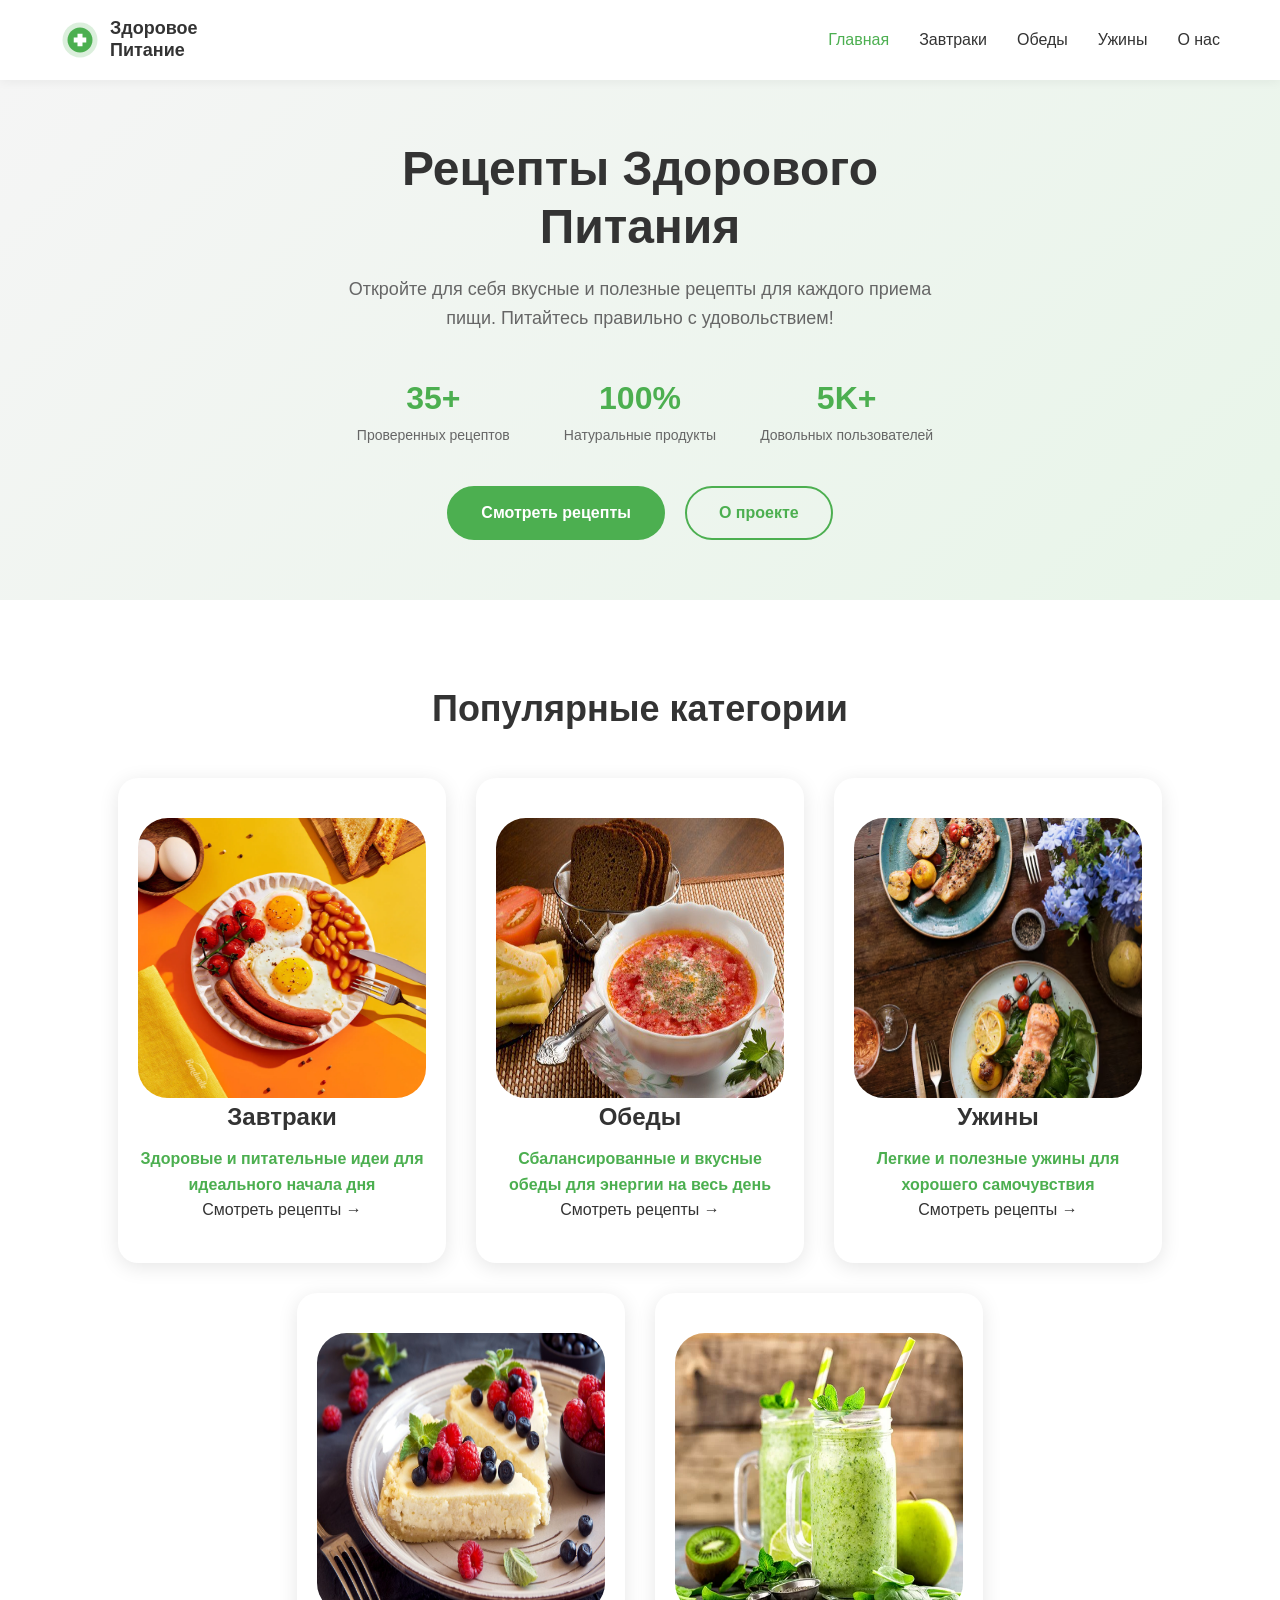
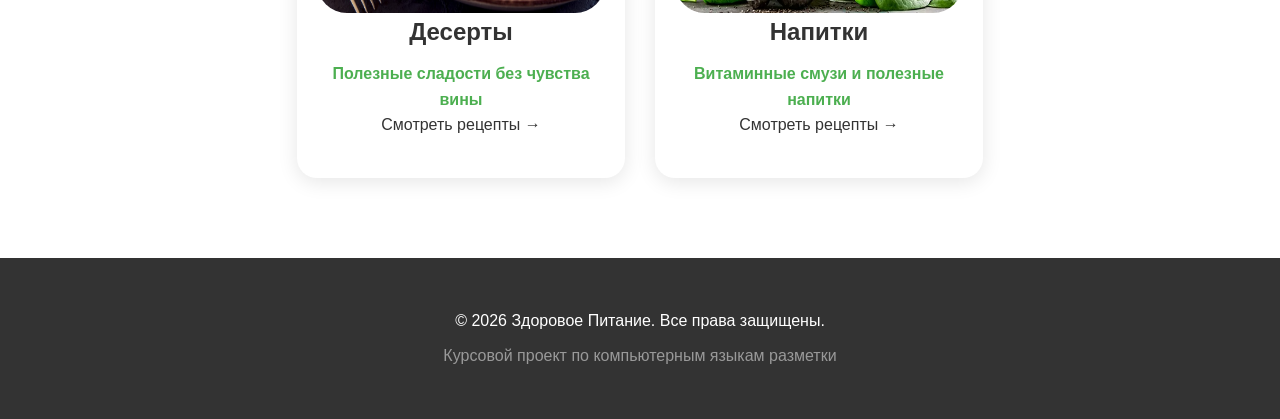
==== index.html @ f5ee8b60 "main structure and first page" ====
<!DOCTYPE html>
<html lang="ru">
<head>
    <meta charset="UTF-8">
    <meta name="viewport" content="width=device-width, initial-scale=1.0">
    <title>Здоровое Питание - Главная</title>
    <link rel="stylesheet" href="css/main.css">
    <link rel="stylesheet" href="css/basic.css">
</head>
<body>
    <!-- Шапка сайта (header) -->
    <header class="header">
        <div class="container header__container">
            <div class="header__logo">
                <a href="index.html" class="logo">

                    <!-- SVG Логотип (простой текстовый, но можно заменить на иконку) -->
                    <svg width="32" height="32" viewBox="0 0 32 32" fill="none" xmlns="http://www.w3.org/2000/svg">
                        <path d="M16 2C8.268 2 2 8.268 2 16s6.268 14 14 14 14-6.268 14-14S23.732 2 16 2z" fill="#4CAF50" opacity="0.2"/>
                        <path d="M16 6c-5.523 0-10 4.477-10 10s4.477 10 10 10 10-4.477 10-10-4.477-10-10-10z" fill="#4CAF50"/>
                        <path d="M21 14h-3v-3h-4v3h-3v4h3v3h4v-3h3v-4z" fill="white"/>
                    </svg>

                    <span class="logo__text">Здоровое <br> Питание</span>
                </a>
            </div>
            <nav class="header__nav">
                <ul class="nav-list">
                    <li class="nav-list__item"><a href="index.html" class="nav-list__link nav-list__link--active">Главная</a></li>
                    <li class="nav-list__item"><a href="catalog.html?category=breakfast" class="nav-list__link">Завтраки</a></li>
                    <li class="nav-list__item"><a href="catalog.html?category=lunch" class="nav-list__link">Обеды</a></li>
                    <li class="nav-list__item"><a href="catalog.html?category=dinner" class="nav-list__link">Ужины</a></li>
                    <li class="nav-list__item"><a href="about.html" class="nav-list__link">О нас</a></li>
                </ul>
            </nav>
            <!-- Кнопка для мобильного меню (бургер) -->
            <button class="header__burger" id="burgerBtn">
                <span></span>
                <span></span>
                <span></span>
            </button>
        </div>
        <!-- Мобильное меню (будет появляться по клику) -->
        <div class="mobile-menu" id="mobileMenu">
            <ul class="mobile-nav-list">
                <li class="mobile-nav-list__item"><a href="index.html" class="mobile-nav-list__link">Главная</a></li>
                <li class="mobile-nav-list__item"><a href="catalog.html?category=breakfast" class="mobile-nav-list__link">Завтраки</a></li>
                <li class="mobile-nav-list__item"><a href="catalog.html?category=lunch" class="mobile-nav-list__link">Обеды</a></li>
                <li class="mobile-nav-list__item"><a href="catalog.html?category=dinner" class="mobile-nav-list__link">Ужины</a></li>
                <li class="mobile-nav-list__item"><a href="about.html" class="mobile-nav-list__link">О нас</a></li>
            </ul>
        </div>
    </header>

    <!-- Основной контент -->
    <main>
        <!-- Hero-секция (главный баннер) -->
        <section class="hero">
            <div class="container hero__container">
                <div class="hero__content">
                    <h1 class="hero__title">Рецепты Здорового Питания</h1>
                    <p class="hero__description">
                        Откройте для себя вкусные и полезные рецепты для каждого приема пищи. 
                        Питайтесь правильно с удовольствием!
                    </p>
                    
                    <!-- Блок со статистикой -->
                    <div class="stats">
                        <div class="stat-item">
                            <span class="stat-item__number">35+</span>
                            <span class="stat-item__label">Проверенных рецептов</span>
                        </div>
                        <div class="stat-item">
                            <span class="stat-item__number">100%</span>
                            <span class="stat-item__label">Натуральные продукты</span>
                        </div>
                        <div class="stat-item">
                            <span class="stat-item__number">5K+</span>
                            <span class="stat-item__label">Довольных пользователей</span>
                        </div>
                    </div>
                    
                    <div class="hero__buttons">
                        <a href="catalog.html" class="btn btn--primary">Смотреть рецепты</a>
                        <a href="about.html" class="btn btn--outline">О проекте</a>
                    </div>
                </div>
                
                <!-- Декоративное изображение (SVG) -->
                <div class="hero__image">
                    
                </div>
            </div>
        </section>

        <!-- Секция с категориями (для навигации) -->
        <section class="categories">
            <div class="container">
                <h2 class="section-title">Популярные категории</h2>
                <div class="categories__grid">

                    <a href="catalog.html?category=breakfast" class="category-card">
                        <img src="data/breakfast.png" alt="Завтраки" class="category-card__image">
                        <div class="category-card__content">
                            <h3>Завтраки</h3>
                            <p>Здоровые и питательные идеи для идеального начала дня</p>
                            <span>Смотреть рецепты →</span>
                        </div>
                    </a>

                    <a href="catalog.html?category=breakfast" class="category-card">
                        <img src="data/lunch.png" alt="Завтраки" class="category-card__image">
                        <div class="category-card__content">
                            <h3>Обеды</h3>
                            <p>Сбалансированные и вкусные обеды для энергии на весь день</p>
                            <span>Смотреть рецепты →</span>
                        </div>
                    </a>

                    <a href="catalog.html?category=breakfast" class="category-card">
                        <img src="data/dinner.png" alt="Завтраки" class="category-card__image">
                        <div class="category-card__content">
                            <h3>Ужины</h3>
                            <p>Легкие и полезные ужины для хорошего самочувствия</p>
                            <span>Смотреть рецепты →</span>
                        </div>
                    </a>

                    <a href="catalog.html?category=breakfast" class="category-card">
                        <img src="data/desert.png" alt="Завтраки" class="category-card__image">
                        <div class="category-card__content">
                            <h3>Десерты</h3>
                            <p>Полезные сладости без чувства вины</p>
                            <span>Смотреть рецепты →</span>
                        </div>
                    </a>

                    <a href="catalog.html?category=breakfast" class="category-card">
                        <img src="data/drinks.png" alt="Завтраки" class="category-card__image">
                        <div class="category-card__content">
                            <h3>Напитки</h3>
                            <p>Витаминные смузи и полезные напитки</p>
                            <span>Смотреть рецепты →</span>
                        </div>
                    </a>
                    
                    
                    
                </div>
            </div>
        </section>

    </main>

    <!-- Подвал -->
    <footer class="footer">
        <div class="container">
            <div class="footer__content">
                <div class="footer__info">
                    <p>© 2026 Здоровое Питание. Все права защищены.</p>
                    <p>Курсовой проект по компьютерным языкам разметки</p>
                </div>
            </div>
        </div>
    </footer>

    <!-- JavaScript для мобильного меню -->
     <script>
        document.addEventListener('DOMContentLoaded', function() {
            const burger = document.getElementById('burgerBtn');
            const mobileMenu = document.getElementById('mobileMenu');
            
            if (burger && mobileMenu) {
                burger.addEventListener('click', function() {
                    this.classList.toggle('active');
                    mobileMenu.classList.toggle('active');
                });
            }
        });
    </script>
</body>
</html>
---- css/main.css ----
.hero {
  padding: 60px 0;
  background: linear-gradient(135deg, #F5F5F5 0%, #E8F5E9 100%);
  text-align: center;
  display: flex;
  justify-content: center;
}
.hero__content {
  max-width: 600px;
}
@media (min-width: 769px) and (max-width: 1024px) {
  .hero__content {
    margin: 0 auto;
  }
}
.hero__subtitle {
  color: #4CAF50;
  font-size: 18px;
  font-weight: 600;
  margin-bottom: 20px;
  text-transform: uppercase;
  letter-spacing: 2px;
}
.hero__title {
  font-size: 48px;
  line-height: 1.2;
  margin-bottom: 20px;
}
@media (max-width: 768px) {
  .hero__title {
    font-size: 36px;
  }
}
.hero__description {
  color: #666666;
  font-size: 18px;
  margin-bottom: 40px;
}
@media (max-width: 768px) {
  .hero__description {
    font-size: 16px;
  }
}
.hero__buttons {
  display: flex;
  gap: 20px;
  justify-content: center;
}
@media (max-width: 768px) {
  .hero__buttons {
    flex-direction: column;
    gap: 15px;
  }
}
.hero__image svg {
  max-width: 100%;
  height: auto;
}

.stats {
  display: grid;
  grid-template-columns: repeat(3, 1fr);
  gap: 20px;
  margin-bottom: 40px;
}
@media (max-width: 768px) {
  .stats {
    gap: 10px;
  }
}

.stat-item {
  display: flex;
  flex-direction: column;
}
.stat-item__number {
  font-size: 32px;
  font-weight: 700;
  color: #4CAF50;
}
@media (max-width: 768px) {
  .stat-item__number {
    font-size: 24px;
  }
}
.stat-item__label {
  font-size: 14px;
  color: #666666;
}

.categories {
  padding: 80px 0;
  background: #FFFFFF;
}
@media (max-width: 768px) {
  .categories {
    padding: 40px 0;
  }
}

.section-title {
  font-size: 36px;
  margin-bottom: 40px;
  text-align: center;
}
@media (max-width: 768px) {
  .section-title {
    font-size: 28px;
  }
}

.categories__grid {
  display: flex;
  flex-wrap: wrap;
  gap: 30px;
  justify-content: center;
}
.categories__grid .category-card {
  flex: 0 1 calc(30% - 20px);
  max-width: calc(30% - 20px);
}
@media (min-width: 769px) and (max-width: 1024px) {
  .categories__grid .category-card {
    flex: 0 1 calc(45% - 15px);
    max-width: calc(45% - 15px);
  }
}
@media (max-width: 768px) {
  .categories__grid .category-card {
    flex: 0 1 80%;
    max-width: 80%;
  }
}

.category-card {
  padding: 40px 20px;
  background: #FFFFFF;
  border-radius: 20px;
  text-align: center;
  text-decoration: none;
  color: #333333;
  box-shadow: 0 4px 20px rgba(0, 0, 0, 0.1);
  transition: transform 0.3s ease;
}
.category-card__image {
  border-radius: 30px;
  width: 100%;
  height: 280px;
  display: block;
}
.category-card:hover {
  transform: translateY(-10px);
}
.category-card svg {
  margin-bottom: 20px;
}
.category-card h3 {
  font-size: 24px;
  margin-bottom: 10px;
}
.category-card p {
  color: #4CAF50;
  font-weight: 600;
}/*# sourceMappingURL=main.css.map */
---- css/basic.css ----
* {
  margin: 0;
  padding: 0;
  box-sizing: border-box;
}

body {
  font-family: "Arial";
  color: #333333;
  line-height: 1.6;
}

.container {
  max-width: 1200px;
  margin: 0 auto;
  padding: 0 20px;
}

.btn {
  display: inline-block;
  padding: 12px 32px;
  border-radius: 50px;
  text-decoration: none;
  font-weight: 600;
  transition: all 0.3s ease;
  cursor: pointer;
}
.btn--primary {
  background: #4CAF50;
  color: #FFFFFF;
  border: 2px solid #4CAF50;
}
.btn--primary:hover {
  background: #388E3C;
  border-color: #388E3C;
  transform: translateY(-2px);
  box-shadow: 0 4px 20px rgba(0, 0, 0, 0.1);
}
.btn--outline {
  background: transparent;
  color: #4CAF50;
  border: 2px solid #4CAF50;
}
.btn--outline:hover {
  background: #4CAF50;
  color: #FFFFFF;
  transform: translateY(-2px);
  box-shadow: 0 4px 20px rgba(0, 0, 0, 0.1);
}

.header {
  background: #FFFFFF;
  box-shadow: 0 2px 10px rgba(0, 0, 0, 0.05);
  position: sticky;
  top: 0;
  z-index: 1000;
}
.header__container {
  display: flex;
  justify-content: space-between;
  align-items: center;
  height: 80px;
}
.header__logo .logo {
  display: flex;
  align-items: center;
  gap: 10px;
  text-decoration: none;
}
.header__logo .logo svg {
  width: 40px;
  height: 40px;
}
.header__logo .logo__text {
  font-size: 18px;
  font-weight: 700;
  color: #333333;
  line-height: 1.2;
}
@media (max-width: 768px) {
  .header__logo .logo__text {
    font-size: 14px;
  }
}
@media (max-width: 768px) {
  .header__nav {
    display: none;
  }
}
.header__burger {
  display: none;
  width: 40px;
  height: 40px;
  background: none;
  border: none;
  cursor: pointer;
  z-index: 1001;
}
@media (max-width: 768px) {
  .header__burger {
    display: block;
  }
}
.header__burger span {
  display: block;
  width: 25px;
  height: 3px;
  background: #333333;
  margin: 5px auto;
  transition: all 0.3s ease;
}
.header__burger.active span:nth-child(1) {
  transform: rotate(45deg) translate(5px, 5px);
}
.header__burger.active span:nth-child(2) {
  opacity: 0;
}
.header__burger.active span:nth-child(3) {
  transform: rotate(-45deg) translate(7px, -7px);
}

.nav-list {
  display: flex;
  gap: 30px;
  list-style: none;
}
.nav-list__link {
  text-decoration: none;
  color: #333333;
  font-weight: 500;
  transition: color 0.3s;
}
.nav-list__link:hover, .nav-list__link--active {
  color: #4CAF50;
}

.mobile-menu {
  display: none;
  position: fixed;
  top: 80px;
  left: 0;
  right: 0;
  background: #FFFFFF;
  padding: 20px;
  box-shadow: 0 4px 10px rgba(0, 0, 0, 0.1);
  transform: translateY(-100%);
  transition: transform 0.3s ease;
}
.mobile-menu.active {
  display: block;
  transform: translateY(0);
}

.mobile-nav-list {
  list-style: none;
}
.mobile-nav-list__item {
  margin: 15px 0;
}
.mobile-nav-list__link {
  text-decoration: none;
  color: #333333;
  font-size: 18px;
  font-weight: 500;
  display: block;
  padding: 10px 0;
}
.mobile-nav-list__link:hover {
  color: #4CAF50;
}

.footer {
  background: #333333;
  color: #FFFFFF;
  padding: 40px 0;
}
.footer__content {
  text-align: center;
}
.footer__info p {
  margin: 10px 0;
  color: #999;
}
.footer__info p:first-child {
  color: #FFFFFF;
}

@media (min-width: 769px) and (max-width: 1024px) {
  .hero__image {
    order: -1;
  }
}/*# sourceMappingURL=basic.css.map */
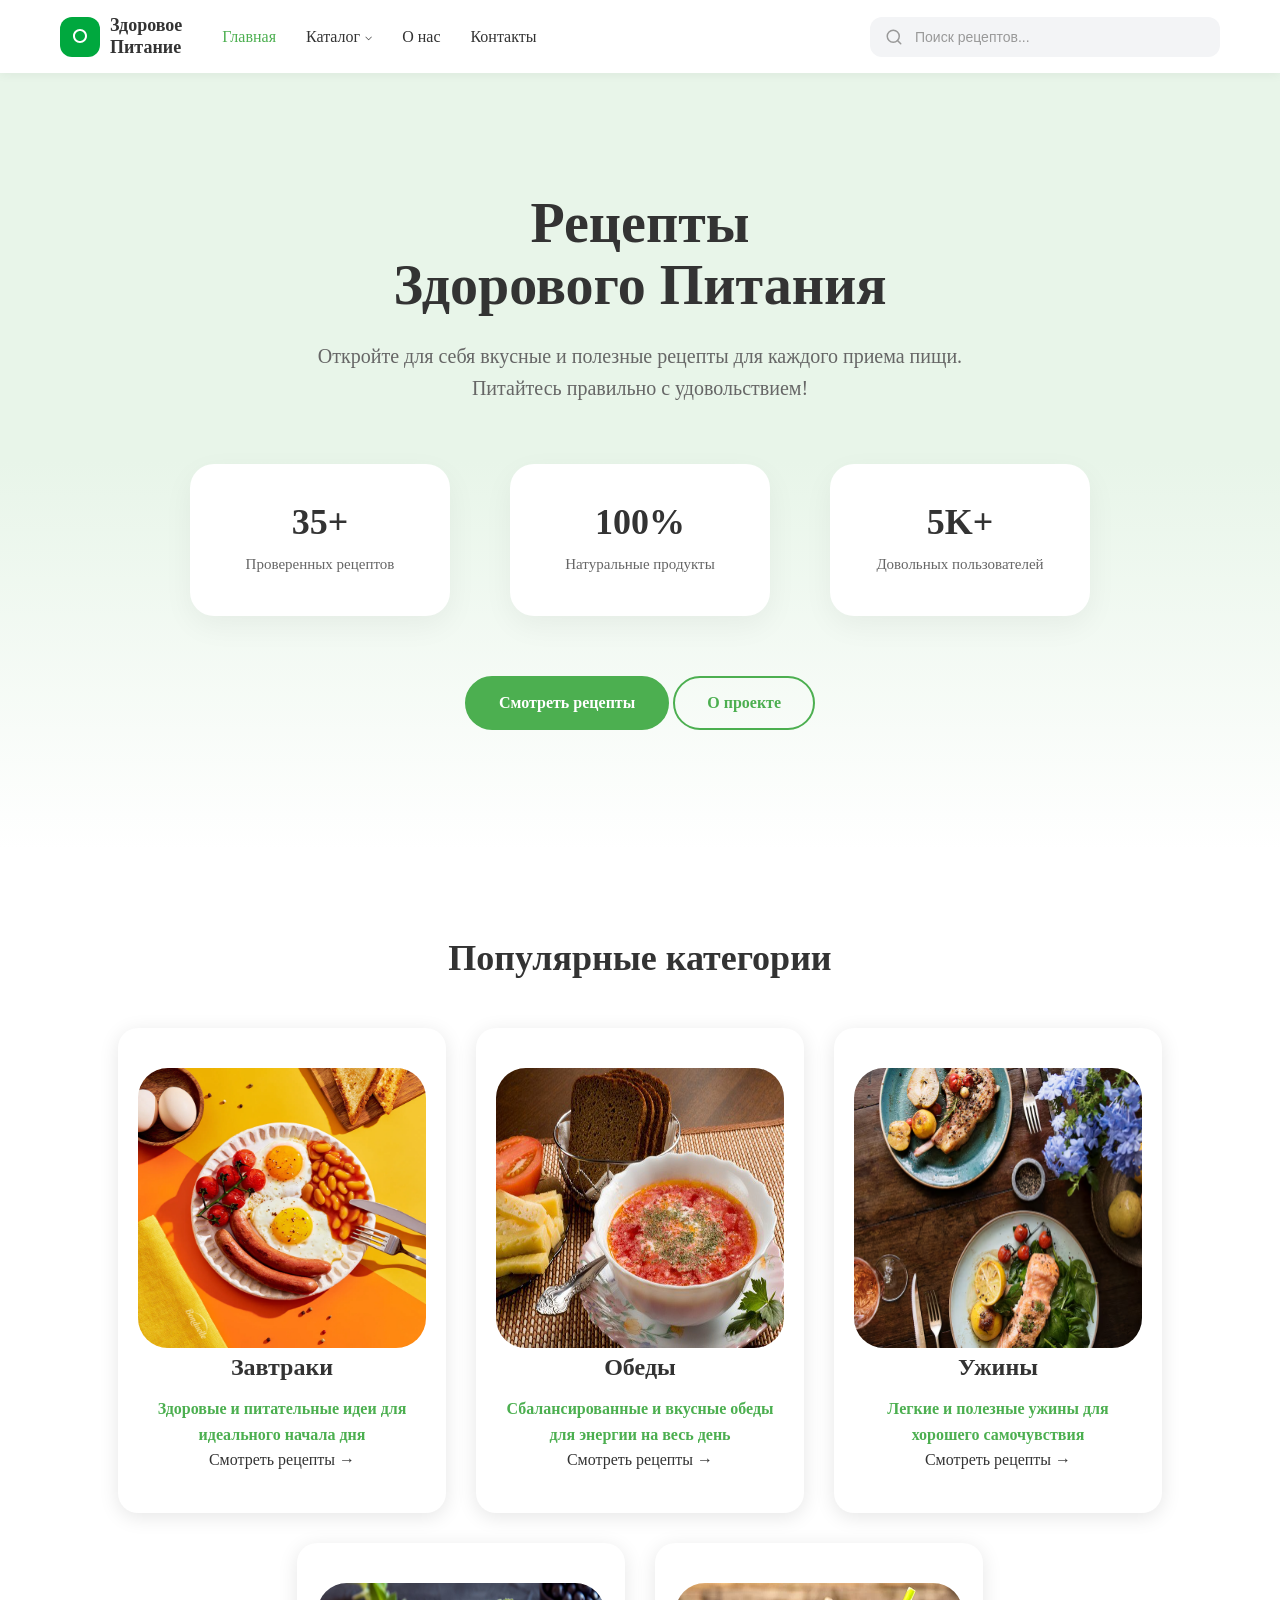
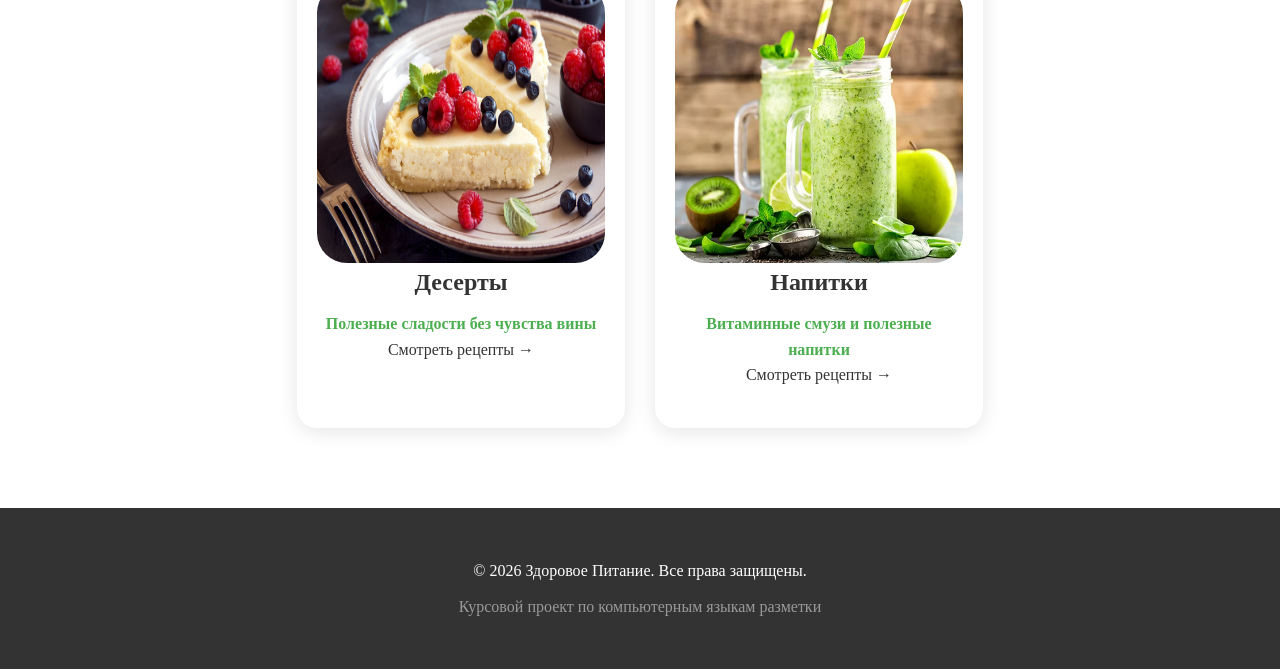
==== commit b7859835: "xml, minimal search" ====
--- a/index.html
+++ b/index.html
@@ -6,59 +6,92 @@
     <title>Здоровое Питание - Главная</title>
     <link rel="stylesheet" href="css/main.css">
     <link rel="stylesheet" href="css/basic.css">
+    <script src="js/burgers.js"></script>
 </head>
 <body>
     <!-- Шапка сайта (header) -->
     <header class="header">
-        <div class="container header__container">
-            <div class="header__logo">
-                <a href="index.html" class="logo">
-
-                    <!-- SVG Логотип (простой текстовый, но можно заменить на иконку) -->
-                    <svg width="32" height="32" viewBox="0 0 32 32" fill="none" xmlns="http://www.w3.org/2000/svg">
-                        <path d="M16 2C8.268 2 2 8.268 2 16s6.268 14 14 14 14-6.268 14-14S23.732 2 16 2z" fill="#4CAF50" opacity="0.2"/>
-                        <path d="M16 6c-5.523 0-10 4.477-10 10s4.477 10 10 10 10-4.477 10-10-4.477-10-10-10z" fill="#4CAF50"/>
-                        <path d="M21 14h-3v-3h-4v3h-3v4h3v3h4v-3h3v-4z" fill="white"/>
-                    </svg>
-
-                    <span class="logo__text">Здоровое <br> Питание</span>
-                </a>
-            </div>
-            <nav class="header__nav">
-                <ul class="nav-list">
-                    <li class="nav-list__item"><a href="index.html" class="nav-list__link nav-list__link--active">Главная</a></li>
-                    <li class="nav-list__item"><a href="catalog.html?category=breakfast" class="nav-list__link">Завтраки</a></li>
-                    <li class="nav-list__item"><a href="catalog.html?category=lunch" class="nav-list__link">Обеды</a></li>
-                    <li class="nav-list__item"><a href="catalog.html?category=dinner" class="nav-list__link">Ужины</a></li>
-                    <li class="nav-list__item"><a href="about.html" class="nav-list__link">О нас</a></li>
+    <div class="container header__container">
+        <div class="header__logo">
+            <a href="index.html" class="logo">
+                <svg width="40" height="40" viewBox="0 0 40 40" fill="none" xmlns="http://www.w3.org/2000/svg">
+                    <rect width="40" height="40" rx="12" fill="#00A83E"/>
+                    <path d="M20 12C16.134 12 13 15.134 13 19C13 22.866 16.134 26 20 26C23.866 26 27 22.866 27 19C27 15.134 23.866 12 20 12ZM20 24C17.2386 24 15 21.7614 15 19C15 16.2386 17.2386 14 20 14C22.7614 14 25 16.2386 25 19C25 21.7614 22.7614 24 20 24Z" fill="white"/>
+                </svg>
+                <span class="logo__text">Здоровое <br> Питание</span>
+            </a>
+        </div>
+
+        <nav class="header__nav">
+            <ul class="nav-list">
+                <li class="nav-list__item"><a href="index.html" class="nav-list__link nav-list__link--active">Главная</a></li>
+                <li class="nav-list__item dropdown">
+                    <a href="catalog.html" class="nav-list__link dropdown__toggle">Каталог <span class="dropdown__arrow">⌵</span></a>
+                    <ul class="dropdown__menu">
+                        <li><a href="breakfasts.html" class="dropdown__link">Завтраки</a></li>
+                        <li><a href="lunchs.html" class="dropdown__link">Обеды</a></li>
+                        <li><a href="dinner.html" class="dropdown__link">Ужины</a></li>
+                        <li><a href="deserts.html" class="dropdown__link">Десерты</a></li>
+                        <li><a href="drinks.html" class="dropdown__link">Напитки</a></li>
+                    </ul>
+                </li>
+                <li class="nav-list__item"><a href="about.html" class="nav-list__link">О нас</a></li>
+                <li class="nav-list__item"><a href="contacts.html" class="nav-list__link">Контакты</a></li>
+            </ul>
+        </nav>
+
+        <div class="mobile-menu" id="mobileMenu">
+            <nav class="mobile-nav">
+                <ul class="mobile-nav-list">
+                    <li class="mobile-nav-list__item">
+                        <a href="index.html" class="mobile-nav-list__link">Главная</a>
+                    </li>
+                    
+                    <li class="mobile-nav-list__item mobile-dropdown">
+                        <a href="#" class="mobile-nav-list__link mobile-dropdown__toggle">
+                            Каталог <span class="dropdown__arrow">⌵</span>
+                        </a>
+                        <ul class="mobile-dropdown__menu">
+                            <li><a href="breakfasts.html" class="mobile-dropdown__link">Завтраки</a></li>
+                            <li><a href="lunchs.html" class="mobile-dropdown__link">Обеды</a></li>
+                            <li><a href="dinner.html" class="mobile-dropdown__link">Ужины</a></li>
+                            <li><a href="deserts.html" class="mobile-dropdown__link">Десерты</a></li>
+                            <li><a href="drinks.html" class="mobile-dropdown__link">Напитки</a></li>
+                        </ul>
+                    </li>
+                    
+                    <li class="mobile-nav-list__item">
+                        <a href="about.html" class="mobile-nav-list__link">О нас</a>
+                    </li>
+                    <li class="mobile-nav-list__item">
+                        <a href="contacts.html" class="mobile-nav-list__link">Контакты</a>
+                    </li>
                 </ul>
             </nav>
-            <!-- Кнопка для мобильного меню (бургер) -->
-            <button class="header__burger" id="burgerBtn">
-                <span></span>
-                <span></span>
-                <span></span>
-            </button>
-        </div>
-        <!-- Мобильное меню (будет появляться по клику) -->
-        <div class="mobile-menu" id="mobileMenu">
-            <ul class="mobile-nav-list">
-                <li class="mobile-nav-list__item"><a href="index.html" class="mobile-nav-list__link">Главная</a></li>
-                <li class="mobile-nav-list__item"><a href="catalog.html?category=breakfast" class="mobile-nav-list__link">Завтраки</a></li>
-                <li class="mobile-nav-list__item"><a href="catalog.html?category=lunch" class="mobile-nav-list__link">Обеды</a></li>
-                <li class="mobile-nav-list__item"><a href="catalog.html?category=dinner" class="mobile-nav-list__link">Ужины</a></li>
-                <li class="mobile-nav-list__item"><a href="about.html" class="mobile-nav-list__link">О нас</a></li>
-            </ul>
-        </div>
-    </header>
-
+        </div>
+
+        <div class="header__search">
+            <div class="search-bar">
+                <svg class="search-bar__icon" width="18" height="18" viewBox="0 0 24 24" fill="none" stroke="#999" stroke-width="2" stroke-linecap="round" stroke-linejoin="round">
+                    <circle cx="11" cy="11" r="8"></circle>
+                    <line x1="21" y1="21" x2="16.65" y2="16.65"></line>
+                </svg>
+                <input type="text" class="search-bar__input" placeholder="Поиск рецептов...">
+            </div>
+        </div>
+
+        <button class="header__burger" id="burgerBtn">
+            <span></span><span></span><span></span>
+        </button>
+    </div>
+</header>
     <!-- Основной контент -->
     <main>
         <!-- Hero-секция (главный баннер) -->
         <section class="hero">
             <div class="container hero__container">
                 <div class="hero__content">
-                    <h1 class="hero__title">Рецепты Здорового Питания</h1>
+                    <h1 class="hero__title">Рецепты <br> Здорового Питания</h1>
                     <p class="hero__description">
                         Откройте для себя вкусные и полезные рецепты для каждого приема пищи. 
                         Питайтесь правильно с удовольствием!
@@ -163,20 +196,6 @@
             </div>
         </div>
     </footer>
-
-    <!-- JavaScript для мобильного меню -->
-     <script>
-        document.addEventListener('DOMContentLoaded', function() {
-            const burger = document.getElementById('burgerBtn');
-            const mobileMenu = document.getElementById('mobileMenu');
-            
-            if (burger && mobileMenu) {
-                burger.addEventListener('click', function() {
-                    this.classList.toggle('active');
-                    mobileMenu.classList.toggle('active');
-                });
-            }
-        });
-    </script>
+    
 </body>
 </html>
--- a/css/main.css
+++ b/css/main.css
@@ -1,30 +1,20 @@
 .hero {
-  padding: 60px 0;
-  background: linear-gradient(135deg, #F5F5F5 0%, #E8F5E9 100%);
+  background: linear-gradient(to bottom, #E8F5E9 50%, #FFFFFF 100%);
+  padding: 120px 0;
   text-align: center;
-  display: flex;
-  justify-content: center;
+  position: relative;
+  overflow: hidden;
 }
 .hero__content {
-  max-width: 600px;
-}
-@media (min-width: 769px) and (max-width: 1024px) {
-  .hero__content {
-    margin: 0 auto;
-  }
-}
-.hero__subtitle {
-  color: #4CAF50;
-  font-size: 18px;
-  font-weight: 600;
-  margin-bottom: 20px;
-  text-transform: uppercase;
-  letter-spacing: 2px;
+  max-width: 900px;
+  margin: 0 auto;
 }
 .hero__title {
-  font-size: 48px;
-  line-height: 1.2;
-  margin-bottom: 20px;
+  font-size: 56px;
+  font-weight: bold;
+  color: #333333;
+  margin-bottom: 24px;
+  line-height: 1.1;
 }
 @media (max-width: 768px) {
   .hero__title {
@@ -32,29 +22,82 @@
   }
 }
 .hero__description {
+  font-size: 20px;
   color: #666666;
-  font-size: 18px;
-  margin-bottom: 40px;
+  max-width: 650px;
+  margin: 0 auto 60px;
+  line-height: 1.6;
 }
 @media (max-width: 768px) {
   .hero__description {
-    font-size: 16px;
-  }
-}
-.hero__buttons {
-  display: flex;
-  gap: 20px;
-  justify-content: center;
-}
-@media (max-width: 768px) {
-  .hero__buttons {
+    font-size: 17px;
+    margin-bottom: 40px;
+  }
+}
+.hero .stats {
+  display: flex;
+  justify-content: center;
+  gap: 60px;
+  margin-bottom: 60px;
+}
+@media (max-width: 768px) {
+  .hero .stats {
     flex-direction: column;
-    gap: 15px;
-  }
-}
-.hero__image svg {
-  max-width: 100%;
-  height: auto;
+    gap: 30px;
+  }
+}
+.hero .stat-item {
+  display: flex;
+  flex-direction: column;
+  align-items: center;
+  background: #FFFFFF;
+  padding: 40px 30px;
+  border-radius: 24px;
+  box-shadow: 0 10px 30px rgba(0, 0, 0, 0.05);
+  transition: transform 0.3s ease;
+  flex: 1;
+  min-width: 250px;
+}
+.hero .stat-item__icon-circle {
+  width: 60px;
+  height: 60px;
+  background-color: rgba(76, 175, 80, 0.1);
+  border-radius: 50%;
+  display: flex;
+  justify-content: center;
+  align-items: center;
+  margin-bottom: 20px;
+}
+.hero .stat-item__icon-circle svg {
+  width: 30px;
+  height: 30px;
+  stroke: #4CAF50;
+}
+.hero .stat-item__number {
+  font-size: 36px;
+  color: #333333;
+  line-height: 1;
+  margin-bottom: 12px;
+}
+.hero .stat-item__label {
+  font-size: 15px;
+  color: #666666;
+  font-weight: 500;
+  white-space: nowrap;
+}
+.hero .hero .stats {
+  display: flex;
+  justify-content: center;
+  gap: 30px;
+  max-width: 1100px;
+  margin: 0 auto 60px;
+  padding: 0 20px;
+}
+@media (max-width: 768px) {
+  .hero .hero .stats {
+    flex-direction: column;
+    align-items: center;
+  }
 }
 
 .stats {
--- a/css/basic.css
+++ b/css/basic.css
@@ -5,7 +5,7 @@
 }
 
 body {
-  font-family: "Arial";
+  font-family: "Segoe UI";
   color: #333333;
   line-height: 1.6;
 }
@@ -54,12 +54,27 @@
   position: sticky;
   top: 0;
   z-index: 1000;
+  padding: 15px 0;
 }
 .header__container {
   display: flex;
+  align-items: center;
   justify-content: space-between;
-  align-items: center;
-  height: 80px;
+  gap: 40px;
+}
+.header__nav {
+  flex-shrink: 0;
+}
+.header__search {
+  flex-grow: 1;
+  display: flex;
+  justify-content: flex-end;
+}
+@media (max-width: 768px) {
+  .header__search {
+    display: none;
+    gap: 0;
+  }
 }
 .header__logo .logo {
   display: flex;
@@ -117,6 +132,40 @@
 }
 .header__burger.active span:nth-child(3) {
   transform: rotate(-45deg) translate(7px, -7px);
+}
+
+.search-bar {
+  position: relative;
+  width: 100%;
+  max-width: 350px;
+}
+.search-bar__icon {
+  position: absolute;
+  left: 15px;
+  top: 50%;
+  transform: translateY(-50%);
+  pointer-events: none;
+}
+.search-bar__input {
+  width: 100%;
+  background: #F3F4F6;
+  border: none;
+  padding: 12px 15px 12px 45px;
+  border-radius: 12px;
+  font-size: 14px;
+  color: #333333;
+  transition: all 0.3s ease;
+}
+.search-bar__input::-moz-placeholder {
+  color: #999;
+}
+.search-bar__input::placeholder {
+  color: #999;
+}
+.search-bar__input:focus {
+  outline: none;
+  background: #FFFFFF;
+  box-shadow: 0 0 0 2px rgba(76, 175, 80, 0.2);
 }
 
 .nav-list {
@@ -169,6 +218,94 @@
   color: #4CAF50;
 }
 
+.dropdown {
+  position: relative;
+}
+.dropdown:hover .dropdown__menu {
+  display: block;
+  opacity: 1;
+  visibility: visible;
+  transform: translateY(0);
+}
+.dropdown__toggle {
+  display: flex;
+  align-items: center;
+  gap: 5px;
+}
+.dropdown__arrow {
+  font-size: 12px;
+  transition: transform 0.3s ease;
+}
+.dropdown:hover .dropdown__arrow {
+  transform: rotate(180deg);
+}
+.dropdown__menu {
+  position: absolute;
+  top: 100%;
+  left: 0;
+  min-width: 200px;
+  background: #FFFFFF;
+  border-radius: 8px;
+  box-shadow: 0 4px 20px rgba(0, 0, 0, 0.1);
+  padding: 10px 0;
+  list-style: none;
+  opacity: 0;
+  visibility: hidden;
+  transform: translateY(-10px);
+  transition: all 0.3s ease;
+  z-index: 1000;
+}
+.dropdown__menu li {
+  margin: 0;
+}
+.dropdown__link {
+  display: block;
+  padding: 10px 20px;
+  text-decoration: none;
+  color: #333333;
+  transition: all 0.3s ease;
+}
+.dropdown__link:hover {
+  background: #E8F5E9;
+  color: #4CAF50;
+  padding-left: 25px;
+}
+
+.mobile-dropdown__toggle {
+  display: flex;
+  justify-content: space-between;
+  align-items: center;
+  width: 100%;
+}
+.mobile-dropdown__toggle.active {
+  color: #4CAF50;
+}
+.mobile-dropdown__toggle.active .dropdown__arrow {
+  transform: rotate(180deg);
+}
+.mobile-dropdown__menu {
+  display: none;
+  list-style: none;
+  padding-left: 20px;
+  margin-top: 10px;
+}
+.mobile-dropdown__menu.active {
+  display: block;
+}
+.mobile-dropdown__menu li {
+  margin: 10px 0;
+}
+.mobile-dropdown__link {
+  display: block;
+  padding: 8px 0;
+  text-decoration: none;
+  color: #666666;
+  font-size: 16px;
+}
+.mobile-dropdown__link:hover {
+  color: #4CAF50;
+}
+
 .footer {
   background: #333333;
   color: #FFFFFF;
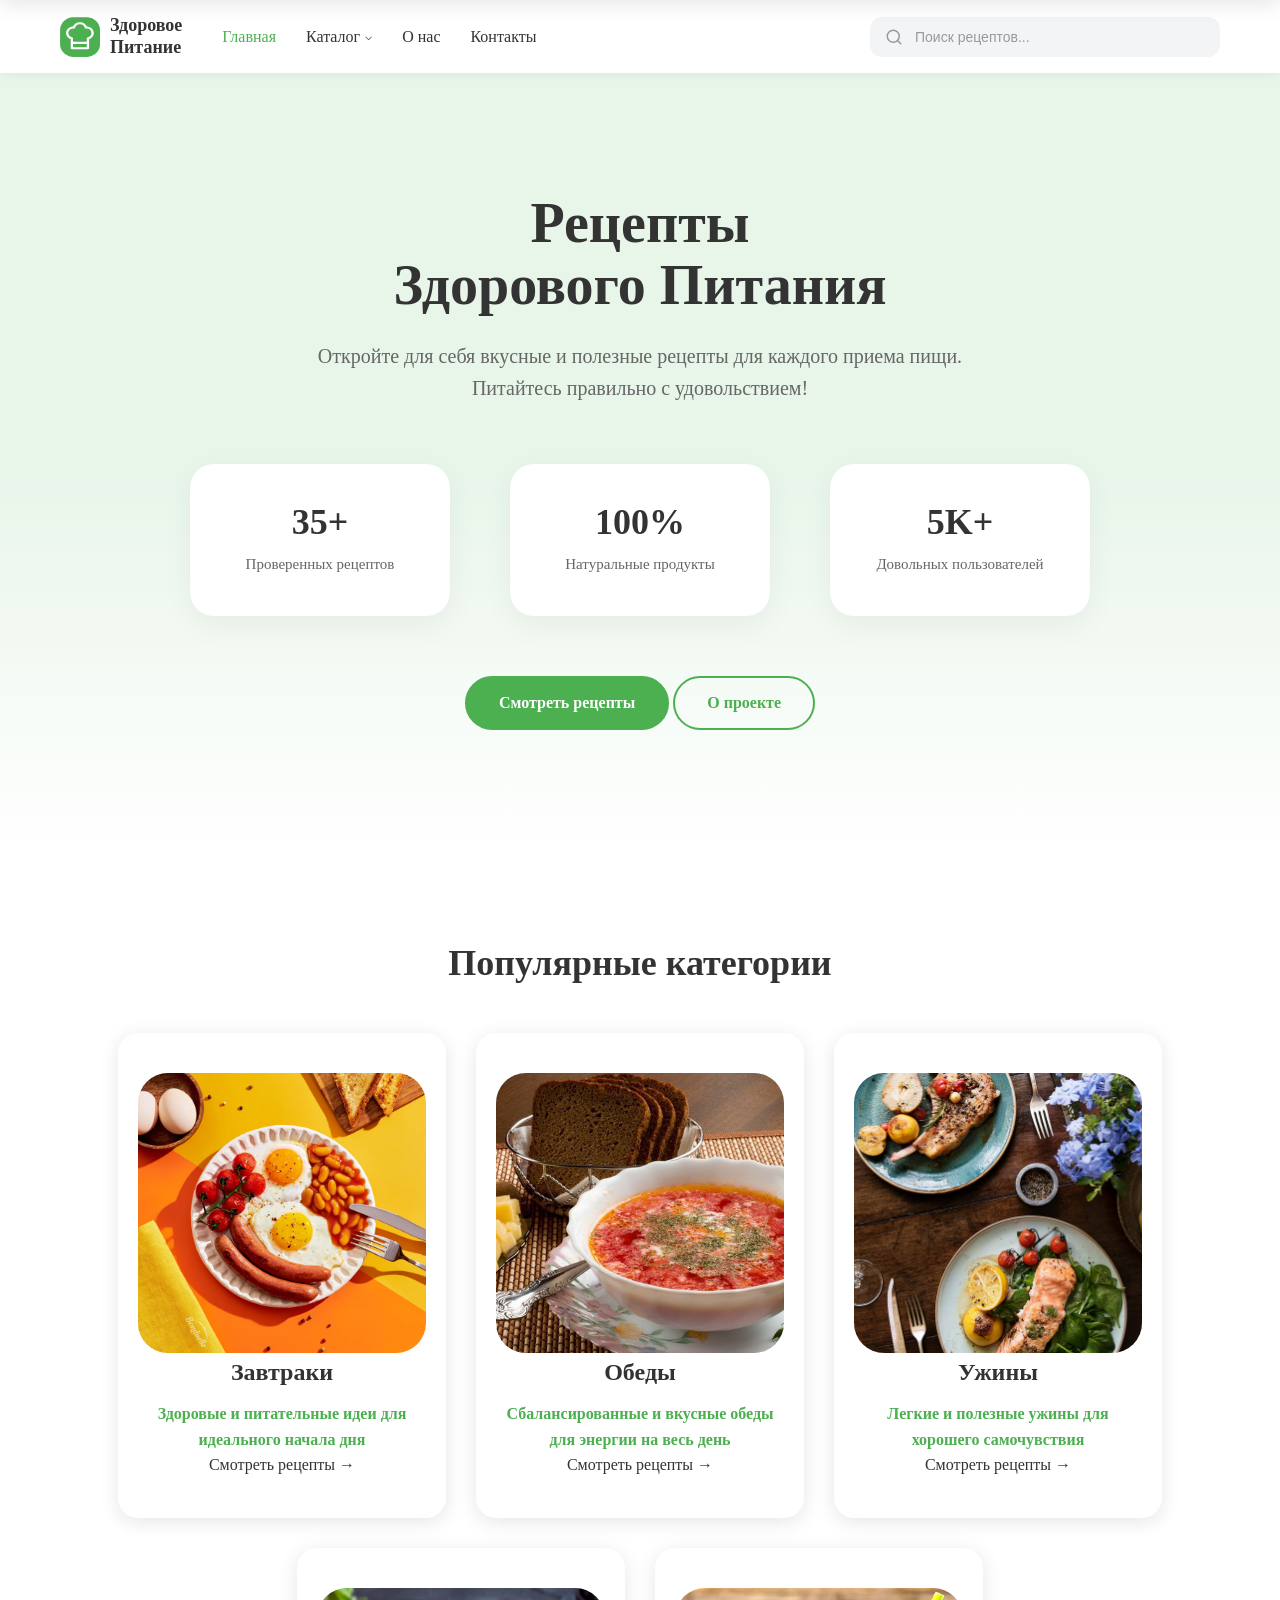
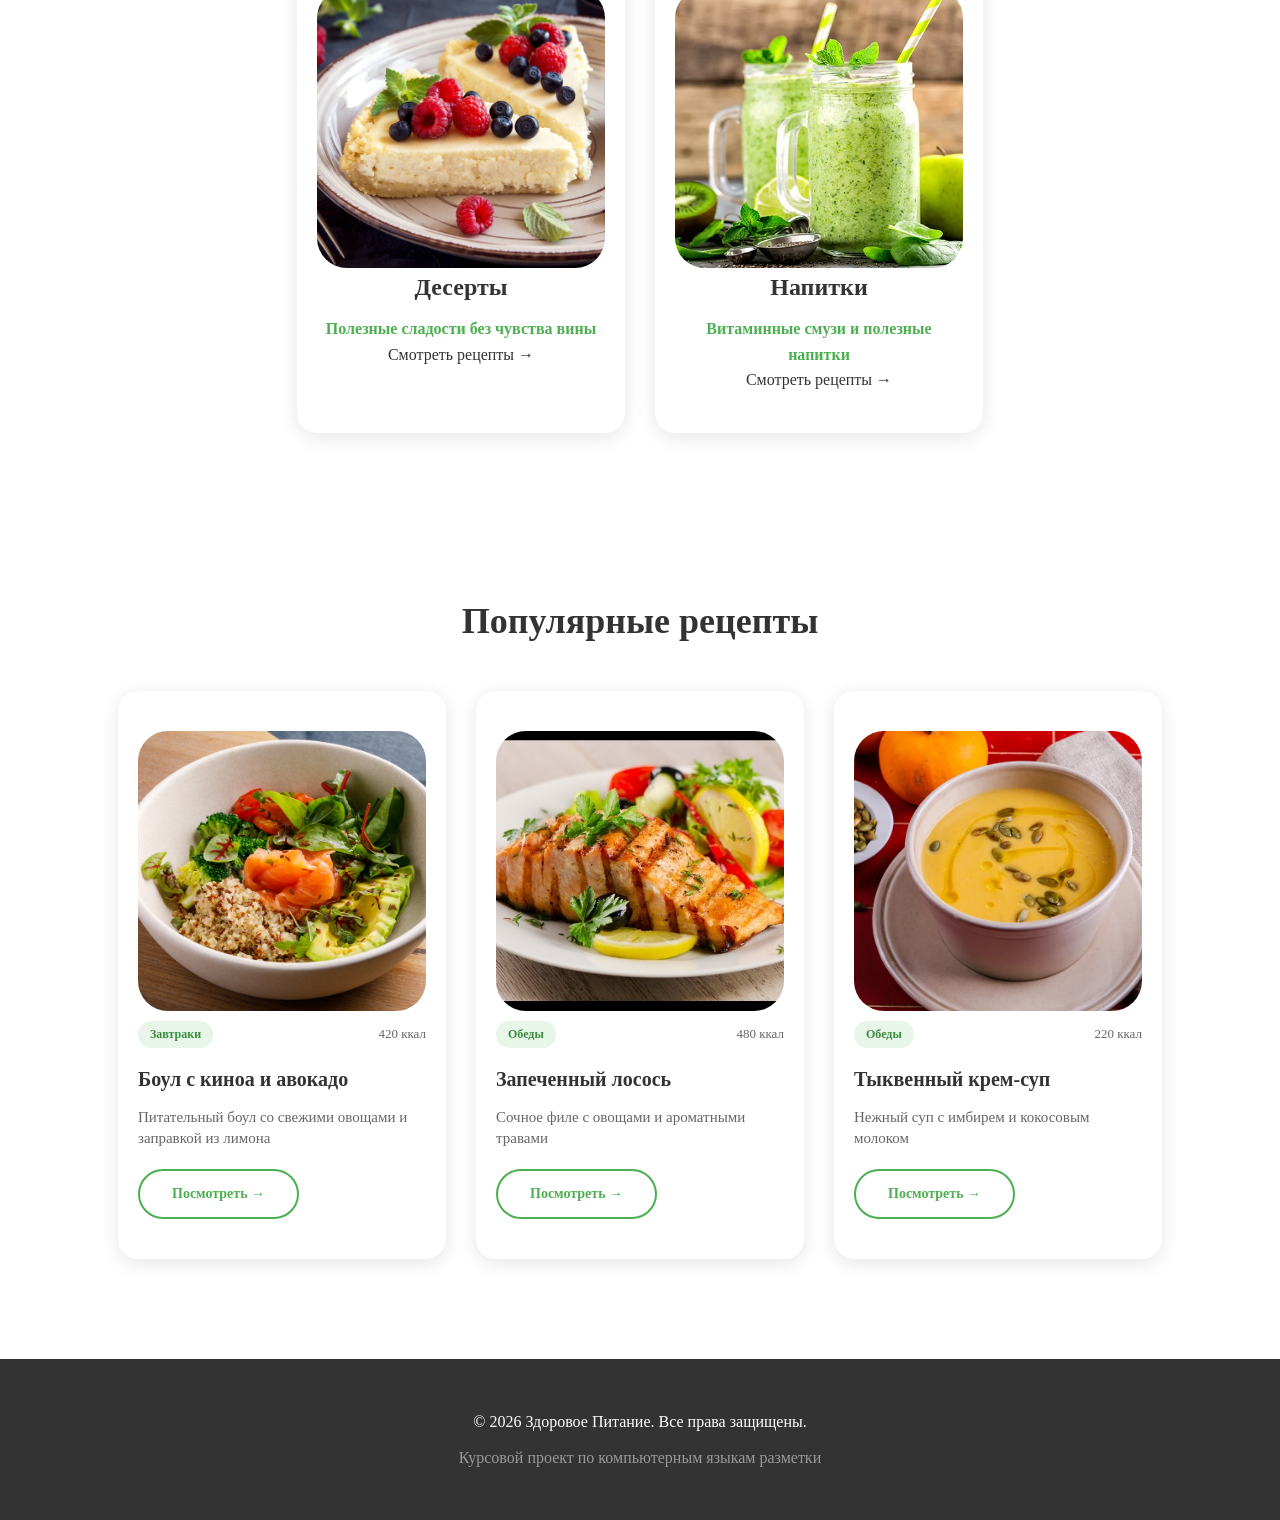
==== commit ded61aee: "ready commit" ====
--- a/index.html
+++ b/index.html
@@ -7,6 +7,7 @@
     <link rel="stylesheet" href="css/main.css">
     <link rel="stylesheet" href="css/basic.css">
     <script src="js/burgers.js"></script>
+    <script src="js/catalog.js"></script>
 </head>
 <body>
     <!-- Шапка сайта (header) -->
@@ -14,10 +15,8 @@
     <div class="container header__container">
         <div class="header__logo">
             <a href="index.html" class="logo">
-                <svg width="40" height="40" viewBox="0 0 40 40" fill="none" xmlns="http://www.w3.org/2000/svg">
-                    <rect width="40" height="40" rx="12" fill="#00A83E"/>
-                    <path d="M20 12C16.134 12 13 15.134 13 19C13 22.866 16.134 26 20 26C23.866 26 27 22.866 27 19C27 15.134 23.866 12 20 12ZM20 24C17.2386 24 15 21.7614 15 19C15 16.2386 17.2386 14 20 14C22.7614 14 25 16.2386 25 19C25 21.7614 22.7614 24 20 24Z" fill="white"/>
-                </svg>
+<img class="" src="data/logo.svg" alt="">
+
                 <span class="logo__text">Здоровое <br> Питание</span>
             </a>
         </div>
@@ -72,6 +71,7 @@
 
         <div class="header__search">
             <div class="search-bar">
+                
                 <svg class="search-bar__icon" width="18" height="18" viewBox="0 0 24 24" fill="none" stroke="#999" stroke-width="2" stroke-linecap="round" stroke-linejoin="round">
                     <circle cx="11" cy="11" r="8"></circle>
                     <line x1="21" y1="21" x2="16.65" y2="16.65"></line>
@@ -80,10 +80,37 @@
             </div>
         </div>
 
-        <button class="header__burger" id="burgerBtn">
-            <span></span><span></span><span></span>
-        </button>
+        
+
+   <div class="header__mobile-controls">
+    <!-- Новая кнопка лупы для телефона -->
+    <button class="header__search-toggle" id="searchToggle">
+        <svg width="20" height="20" viewBox="0 0 24 24" fill="none" stroke="currentColor" stroke-width="2">
+            <circle cx="11" cy="11" r="8"></circle>
+            <line x1="21" y1="21" x2="16.65" y2="16.65"></line>
+        </svg>
+    </button>
+    
+    <!-- Твоя существующая кнопка бургера теперь внутри этого контейнера -->
+    <button class="header__burger" id="burgerBtn">
+        <span></span><span></span><span></span>
+    </button>
+</div>
+
+<!-- Вставляем саму панель поиска СРАЗУ после header__container, но внутри header -->
+<div class="mobile-search" id="mobileSearch">
+    <div class="container">
+        <div class="mobile-search__content">
+            <input type="text" class="search-bar__input" placeholder="Поиск рецептов...">
+            <button class="mobile-search__close" id="searchClose">✕</button>
+        </div>
     </div>
+</div>
+    </div>
+
+    
+        
+    
 </header>
     <!-- Основной контент -->
     <main>
@@ -132,7 +159,7 @@
                 <h2 class="section-title">Популярные категории</h2>
                 <div class="categories__grid">
 
-                    <a href="catalog.html?category=breakfast" class="category-card">
+                    <a href="breakfasts.html" class="category-card">
                         <img src="data/breakfast.png" alt="Завтраки" class="category-card__image">
                         <div class="category-card__content">
                             <h3>Завтраки</h3>
@@ -141,7 +168,7 @@
                         </div>
                     </a>
 
-                    <a href="catalog.html?category=breakfast" class="category-card">
+                    <a href="lunchs.html" class="category-card">
                         <img src="data/lunch.png" alt="Завтраки" class="category-card__image">
                         <div class="category-card__content">
                             <h3>Обеды</h3>
@@ -150,7 +177,7 @@
                         </div>
                     </a>
 
-                    <a href="catalog.html?category=breakfast" class="category-card">
+                    <a href="dinner.html" class="category-card">
                         <img src="data/dinner.png" alt="Завтраки" class="category-card__image">
                         <div class="category-card__content">
                             <h3>Ужины</h3>
@@ -159,7 +186,7 @@
                         </div>
                     </a>
 
-                    <a href="catalog.html?category=breakfast" class="category-card">
+                    <a href="deserts.html" class="category-card">
                         <img src="data/desert.png" alt="Завтраки" class="category-card__image">
                         <div class="category-card__content">
                             <h3>Десерты</h3>
@@ -168,7 +195,7 @@
                         </div>
                     </a>
 
-                    <a href="catalog.html?category=breakfast" class="category-card">
+                    <a href="drinks.html" class="category-card">
                         <img src="data/drinks.png" alt="Завтраки" class="category-card__image">
                         <div class="category-card__content">
                             <h3>Напитки</h3>
@@ -182,6 +209,53 @@
                 </div>
             </div>
         </section>
+
+    <section class="popular-recipes">
+    <div class="container">
+        <h2 class="section-title">Популярные рецепты</h2>
+        <div class="categories__grid"> <article class="category-card recipe-card">
+                <img src="data/kinoa.png" alt="Боул с киноа" class="category-card__image">
+                <div class="category-card__content">
+                    <div class="recipe-card__meta">
+                        <span class="recipe-tag">Завтраки</span>
+                        <span class="recipe-calories">420 ккал</span>
+                    </div>
+                    <h3>Боул с киноа и авокадо</h3>
+                    <p>Питательный боул со свежими овощами и заправкой из лимона</p>
+                    <a href="/recipe/recipe.html?id=1" class="btn btn--outline">Посмотреть →</a>
+                </div>
+            </article>
+
+            <article class="category-card recipe-card">
+                <img src="data/salmon.png" alt="Запеченный лосось" class="category-card__image">
+                <div class="category-card__content">
+                    <div class="recipe-card__meta">
+                        <span class="recipe-tag">Обеды</span>
+                        <span class="recipe-calories">480 ккал</span>
+                    </div>
+                    <h3>Запеченный лосось</h3>
+                    <p>Сочное филе с овощами и ароматными травами</p>
+                    <a href="recipe/recipe.html?id=8" class="btn btn--outline">Посмотреть →</a>
+                </div>
+            </article>
+
+            <article class="category-card recipe-card">
+                <img src="data/tikv-semechki.png" alt="Тыквенный суп" class="category-card__image">
+                <div class="category-card__content">
+                    <div class="recipe-card__meta">
+                        <span class="recipe-tag">Обеды</span>
+                        <span class="recipe-calories">220 ккал</span>
+                    </div>
+                    <h3>Тыквенный крем-суп</h3>
+                    <p>Нежный суп с имбирем и кокосовым молоком</p>
+                    <a href="recipe/recipe.html?id=15" class="btn btn--outline">Посмотреть →</a>
+                </div>
+            </article>
+
+        </div>
+    </div>
+</section>
+
 
     </main>
 
--- a/css/main.css
+++ b/css/main.css
@@ -189,6 +189,8 @@
   border-radius: 30px;
   width: 100%;
   height: 280px;
+  -o-object-fit: cover;
+     object-fit: cover;
   display: block;
 }
 .category-card:hover {
@@ -204,4 +206,51 @@
 .category-card p {
   color: #4CAF50;
   font-weight: 600;
+}
+
+.popular-recipes {
+  padding: 80px 0;
+  background: #FFFFFF;
+}
+
+.recipe-card {
+  text-align: left;
+  display: flex;
+  flex-direction: column;
+}
+.recipe-card__meta {
+  display: flex;
+  justify-content: space-between;
+  align-items: center;
+  margin-bottom: 15px;
+  margin-top: 10px;
+}
+.recipe-card .recipe-tag {
+  background: #E8F5E9;
+  color: #388E3C;
+  padding: 4px 12px;
+  border-radius: 20px;
+  font-size: 12px;
+  font-weight: 600;
+}
+.recipe-card .recipe-calories {
+  font-size: 13px;
+  color: #666666;
+}
+.recipe-card h3 {
+  font-size: 20px;
+  margin-bottom: 12px;
+}
+.recipe-card p {
+  color: #666666;
+  font-weight: 400;
+  font-size: 15px;
+  margin-bottom: 20px;
+  line-height: 1.4;
+  flex-grow: 1;
+}
+.recipe-card .btn {
+  display: inline-block;
+  font-size: 14px;
+  text-align: center;
 }/*# sourceMappingURL=main.css.map */
--- a/css/basic.css
+++ b/css/basic.css
@@ -29,6 +29,7 @@
   background: #4CAF50;
   color: #FFFFFF;
   border: 2px solid #4CAF50;
+  margin-bottom: 5px;
 }
 .btn--primary:hover {
   background: #388E3C;
@@ -82,7 +83,7 @@
   gap: 10px;
   text-decoration: none;
 }
-.header__logo .logo svg {
+.header__logo .logo img {
   width: 40px;
   height: 40px;
 }
@@ -307,6 +308,7 @@
 }
 
 .footer {
+  margin-top: 20px;
   background: #333333;
   color: #FFFFFF;
   padding: 40px 0;
@@ -326,4 +328,110 @@
   .hero__image {
     order: -1;
   }
+}
+html, body {
+  height: 100%;
+  margin: 0;
+}
+
+body {
+  display: flex;
+  flex-direction: column;
+  min-height: 100vh;
+}
+
+main {
+  flex: 1 0 auto;
+}
+
+.footer {
+  flex: 0 0 auto;
+}
+
+.header__mobile-controls {
+  display: none;
+  gap: 15px;
+  align-items: center;
+}
+@media (max-width: 768px) {
+  .header__mobile-controls {
+    display: flex;
+  }
+}
+
+@media (max-width: 768px) {
+  .header__search {
+    display: none;
+  }
+  .header__search .btn {
+    display: none;
+  }
+}
+
+.header__search-toggle {
+  background: none;
+  border: none;
+  color: #333333;
+  cursor: pointer;
+  padding: 5px;
+}
+
+.header__mobile-controls {
+  display: none;
+  gap: 15px;
+  align-items: center;
+}
+@media (max-width: 768px) {
+  .header__mobile-controls {
+    display: flex;
+  }
+}
+
+@media (max-width: 768px) {
+  .header__search {
+    display: none;
+  }
+}
+
+.header__search-toggle {
+  background: none;
+  border: none;
+  color: #333333;
+  cursor: pointer;
+  padding: 5px;
+}
+
+.mobile-search {
+  position: absolute;
+  top: 0;
+  left: 0;
+  width: 100%;
+  background: #FFFFFF;
+  padding: 15px 0;
+  box-shadow: 0 4px 20px rgba(0, 0, 0, 0.1);
+  transform: translateY(-100%);
+  transition: transform 0.3s ease-in-out;
+  z-index: 10;
+}
+.mobile-search--active {
+  transform: translateY(90%);
+}
+.mobile-search__content {
+  display: flex;
+  gap: 10px;
+  align-items: center;
+}
+.mobile-search__content .search-bar__input {
+  flex: 1;
+  padding: 12px;
+  border-radius: 12px;
+  border: 1px solid #eee;
+  background: #f9f9f9;
+}
+.mobile-search__close {
+  background: none;
+  border: none;
+  font-size: 24px;
+  color: #666666;
+  cursor: pointer;
 }/*# sourceMappingURL=basic.css.map */
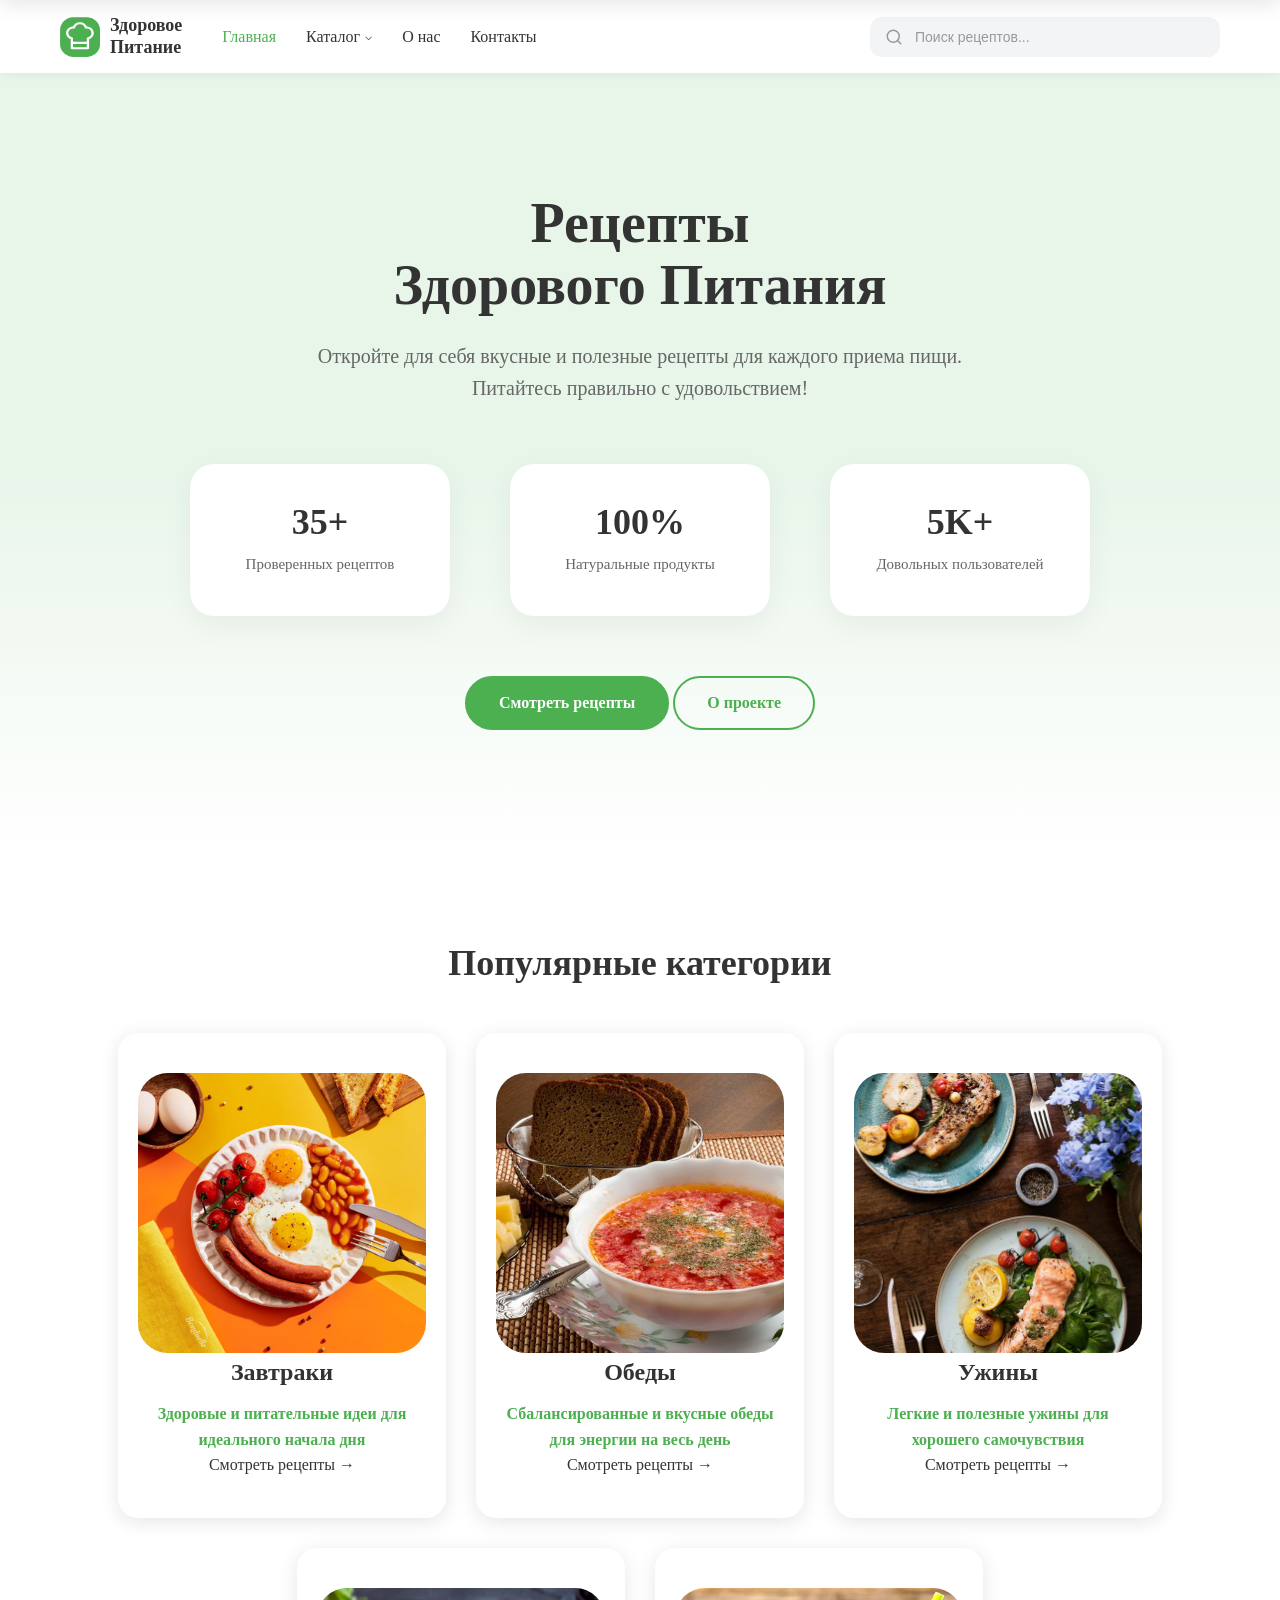
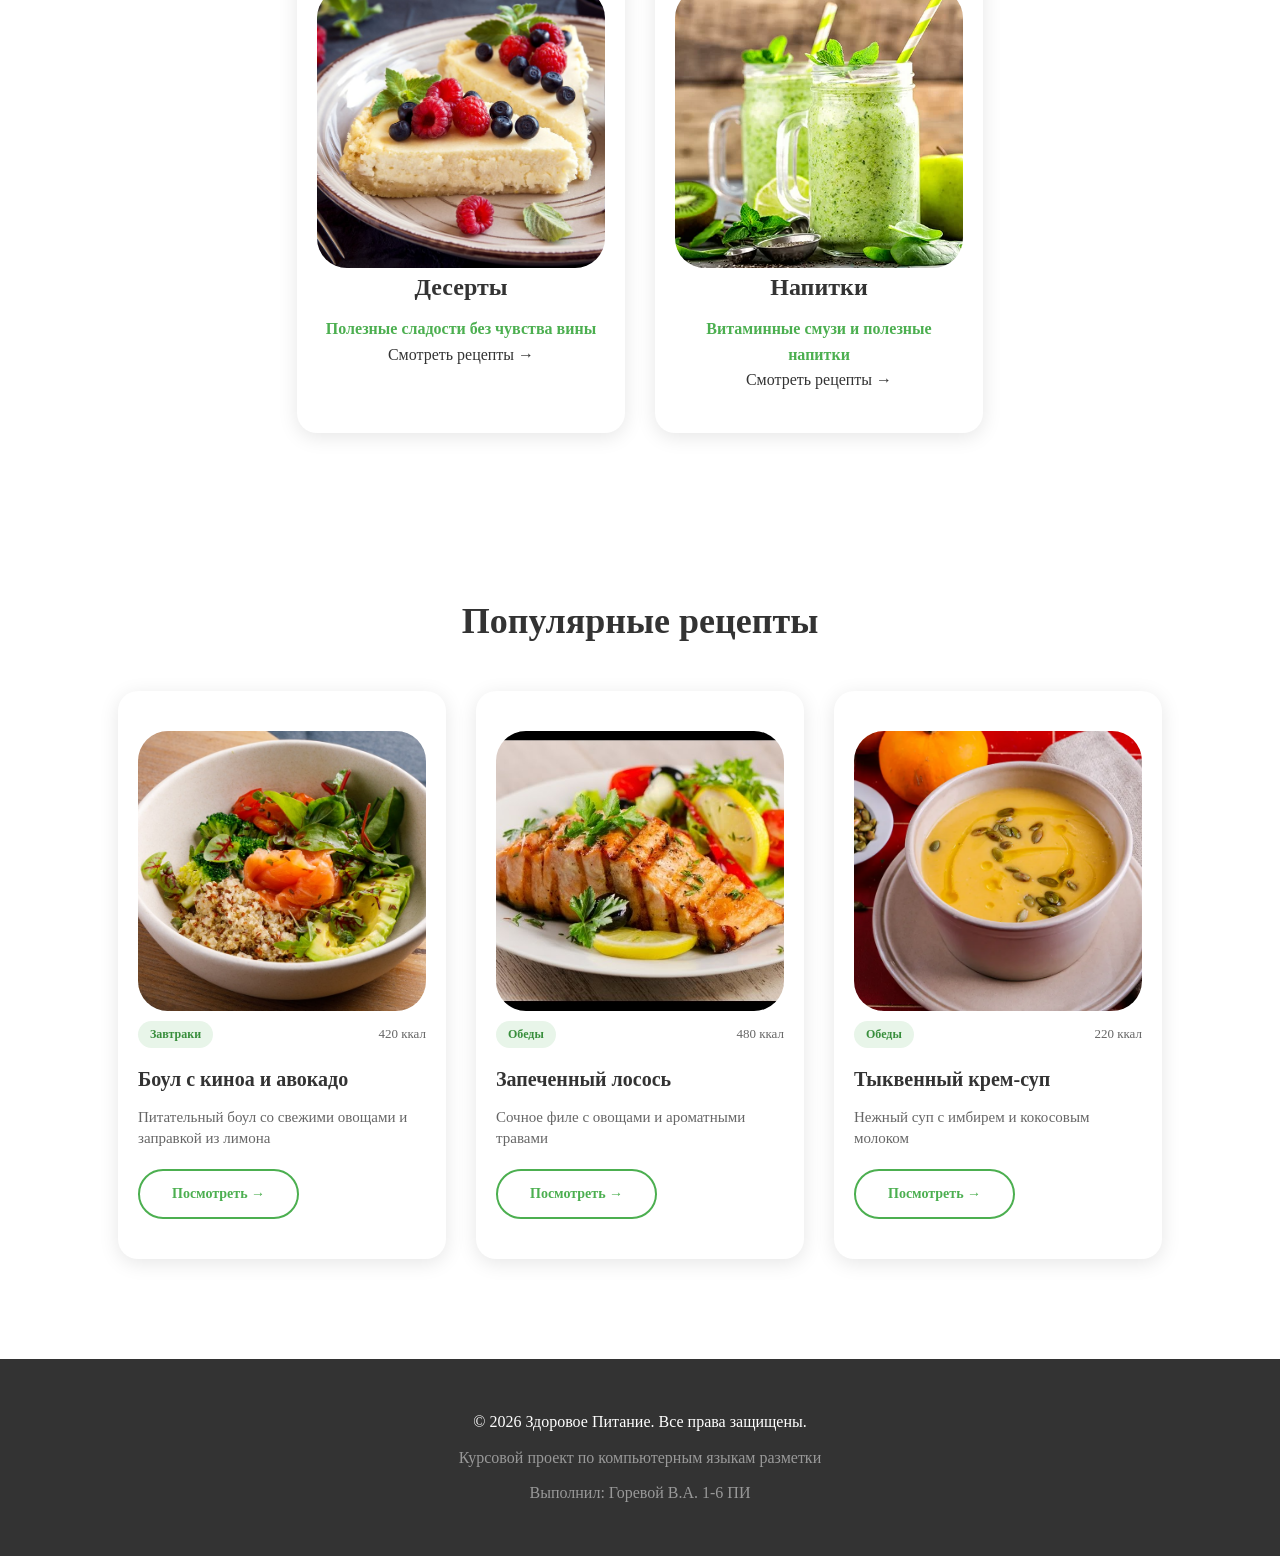
==== commit 4605feb3: "last" ====
--- a/index.html
+++ b/index.html
@@ -15,8 +15,7 @@
     <div class="container header__container">
         <div class="header__logo">
             <a href="index.html" class="logo">
-<img class="" src="data/logo.svg" alt="">
-
+    <img class="" src="data/logo.svg" alt="">
                 <span class="logo__text">Здоровое <br> Питание</span>
             </a>
         </div>
@@ -76,14 +75,14 @@
                     <circle cx="11" cy="11" r="8"></circle>
                     <line x1="21" y1="21" x2="16.65" y2="16.65"></line>
                 </svg>
-                <input type="text" class="search-bar__input" placeholder="Поиск рецептов...">
+                <input type="text" maxlength="50" class="search-bar__input" placeholder="Поиск рецептов...">
             </div>
         </div>
 
         
 
    <div class="header__mobile-controls">
-    <!-- Новая кнопка лупы для телефона -->
+  
     <button class="header__search-toggle" id="searchToggle">
         <svg width="20" height="20" viewBox="0 0 24 24" fill="none" stroke="currentColor" stroke-width="2">
             <circle cx="11" cy="11" r="8"></circle>
@@ -91,17 +90,16 @@
         </svg>
     </button>
     
-    <!-- Твоя существующая кнопка бургера теперь внутри этого контейнера -->
     <button class="header__burger" id="burgerBtn">
         <span></span><span></span><span></span>
     </button>
 </div>
 
-<!-- Вставляем саму панель поиска СРАЗУ после header__container, но внутри header -->
+
 <div class="mobile-search" id="mobileSearch">
     <div class="container">
         <div class="mobile-search__content">
-            <input type="text" class="search-bar__input" placeholder="Поиск рецептов...">
+            <input type="text" maxlength="50" class="search-bar__input" placeholder="Поиск рецептов...">
             <button class="mobile-search__close" id="searchClose">✕</button>
         </div>
     </div>
@@ -266,6 +264,7 @@
                 <div class="footer__info">
                     <p>© 2026 Здоровое Питание. Все права защищены.</p>
                     <p>Курсовой проект по компьютерным языкам разметки</p>
+                    <p>Выполнил: Горевой В.А. 1-6 ПИ</p>
                 </div>
             </div>
         </div>
--- a/css/basic.css
+++ b/css/basic.css
@@ -222,23 +222,36 @@
 .dropdown {
   position: relative;
 }
-.dropdown:hover .dropdown__menu {
+@media (min-width: 1025px) {
+  .dropdown:hover .dropdown__menu {
+    display: block;
+    opacity: 1;
+    visibility: visible;
+    transform: translateY(0);
+  }
+  .dropdown:hover .dropdown__arrow {
+    transform: rotate(180deg);
+  }
+}
+.dropdown.is-active .dropdown__menu {
   display: block;
   opacity: 1;
   visibility: visible;
   transform: translateY(0);
 }
+.dropdown.is-active .dropdown__arrow {
+  transform: rotate(180deg);
+}
 .dropdown__toggle {
   display: flex;
   align-items: center;
   gap: 5px;
+  cursor: pointer;
 }
 .dropdown__arrow {
   font-size: 12px;
   transition: transform 0.3s ease;
-}
-.dropdown:hover .dropdown__arrow {
-  transform: rotate(180deg);
+  pointer-events: none;
 }
 .dropdown__menu {
   position: absolute;
@@ -256,6 +269,16 @@
   transition: all 0.3s ease;
   z-index: 1000;
 }
+@media (max-width: 768px) {
+  .dropdown__menu {
+    position: static;
+    box-shadow: none;
+    opacity: 1;
+    visibility: visible;
+    transform: none;
+    display: none;
+  }
+}
 .dropdown__menu li {
   margin: 0;
 }
